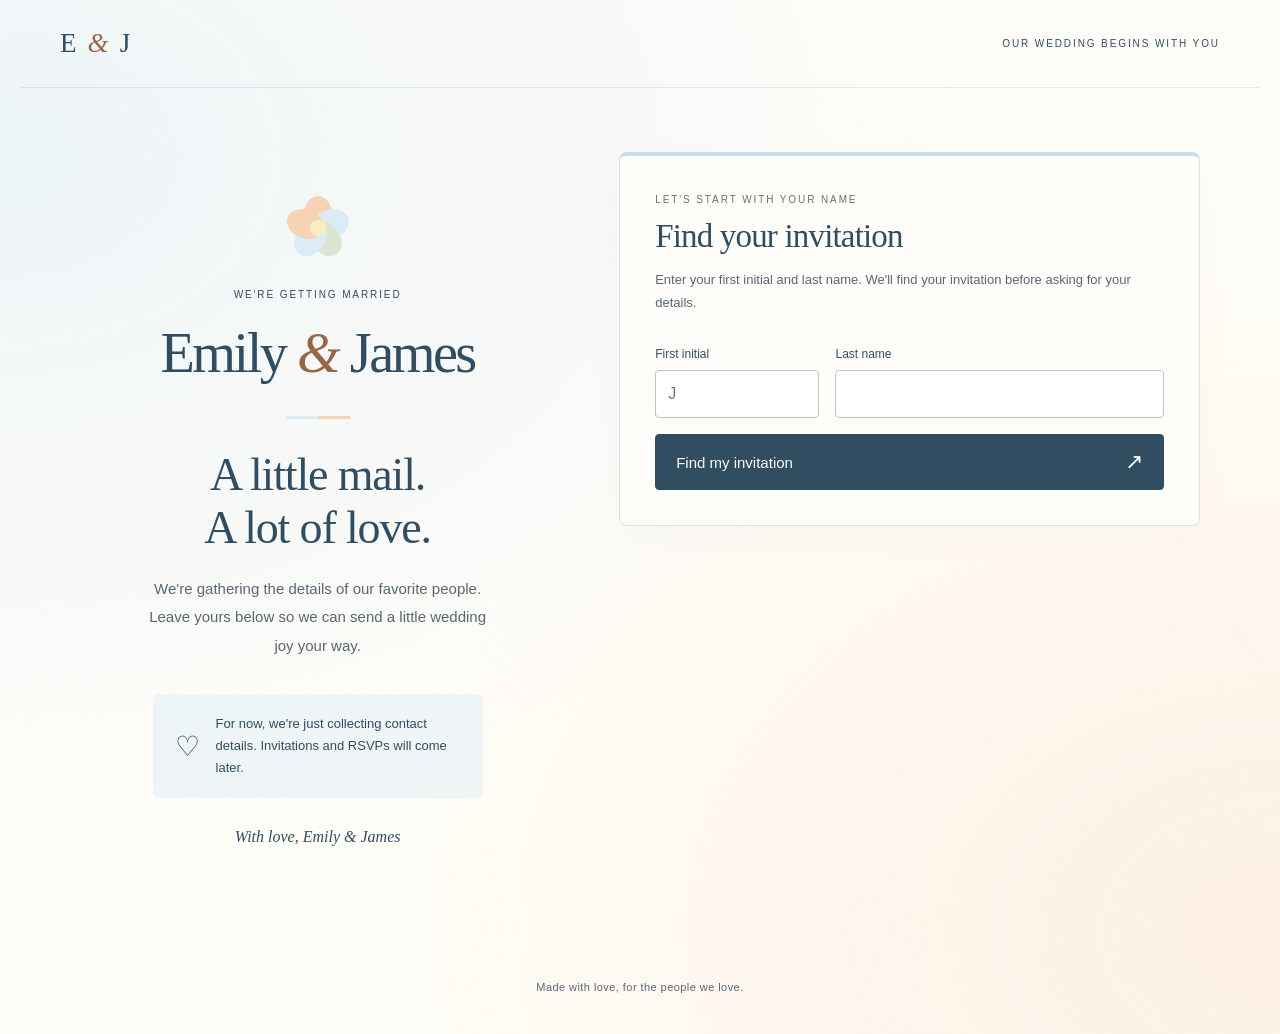
==== index.html @ 030afa8b "Strengthen SMS privacy language for A2P 10DLC compliance Twilio's campaign vetting rejected the resu" ====
<!doctype html>
<html lang="en">
<head>
  <meta charset="utf-8">
  <meta name="viewport" content="width=device-width, initial-scale=1">
  <meta name="robots" content="noindex, nofollow">
  <meta name="description" content="A little mail, a lot of love. Share your contact details with Emily and James for their wedding invitations.">
  <meta name="theme-color" content="#dcecf6">
  <title>Share your details · Emily &amp; James</title>
  <link rel="stylesheet" href="styles.css?v=invitation-4">
  <script src="guest-info.js?v=invitation-4" defer></script>
</head>
<body>
  <a class="skip-link" href="#guest-information">Skip to the form</a>
  <header class="site-header"><a href="./" aria-label="Emily and James home">E <span>&amp;</span> J</a><span class="eyebrow">Our wedding begins with you</span></header>
  <main>
    <section class="intro" aria-labelledby="page-title">
      <div class="petals" aria-hidden="true"><i></i><i></i><i></i><i></i><i></i></div>
      <p class="eyebrow">We're getting married</p>
      <h1 id="page-title">Emily <span>&amp;</span> James</h1>
      <div class="divider" aria-hidden="true"></div>
      <h2>A little mail.<br>A lot of love.</h2>
      <p class="intro-copy">We're gathering the details of our favorite people. Leave yours below so we can send a little wedding joy your way.</p>
      <div class="little-note"><span aria-hidden="true">♡</span><p>For now, we're just collecting contact details. Invitations and RSVPs will come later.</p></div>
      <p class="signoff">With love, Emily &amp; James</p>
    </section>
    <section class="form-card" id="guest-information" aria-label="Guest information">
      <div id="lookup-content">
        <p class="eyebrow">Let's start with your name</p>
        <h2>Find your invitation</h2>
        <p class="form-intro" id="lookup-help">Enter your first initial and last name. We'll find your invitation before asking for your details.</p>
        <form id="contact-lookup" aria-describedby="lookup-help">
          <div class="fields name-fields">
            <label>First initial<input name="first_initial" autocomplete="off" maxlength="2" placeholder="J" required></label>
            <label>Last name<input name="last_name" autocomplete="family-name" maxlength="100" required></label>
          </div>
          <button class="primary-button" type="submit">Find my invitation <span aria-hidden="true">&#8599;</span></button>
          <p id="lookup-status" class="form-status" role="status" aria-live="polite"></p>
          <noscript><p>Please enable JavaScript to find your invitation, or contact Emily or James.</p></noscript>
        </form>
      </div>
      <div id="form-content" hidden>
        <p class="eyebrow">Let's keep in touch</p>
        <h2 id="form-title" tabindex="-1">Your invitation</h2>
        <p id="party-summary" class="form-intro"></p>
        <button class="text-button change-invitation" type="button">Check a different name</button>
        <p class="form-intro">Please share one mailing address for your invitation. Fields marked <span aria-hidden="true">*</span> are required.</p>
        <form id="guest-info" aria-describedby="privacy-note" novalidate>
          <fieldset>
            <legend><span>01</span> A name for our list</legend>
            <div class="fields">
              <label>Title <small>(optional)</small><select name="title" autocomplete="honorific-prefix"><option value="">No title</option><option>Mr.</option><option>Mrs.</option><option>Ms.</option><option>Miss</option><option>Mx.</option><option>Dr.</option><option>Prof.</option><option>Rev.</option></select></label>
              <label>First Name <span aria-hidden="true">*</span><input name="first_name" autocomplete="given-name" maxlength="100" required readonly aria-describedby="name-help"></label>
            </div>
            <div class="fields">
              <label>Last Name <span aria-hidden="true">*</span><input name="last_name" autocomplete="family-name" maxlength="100" required readonly aria-describedby="name-help"></label>
              <label>Suffix <small>(optional)</small><input name="suffix" autocomplete="honorific-suffix" maxlength="40" placeholder="Jr., Sr., III"></label>
            </div>
            <p class="field-help" id="name-help">Your first and last name come from your invitation. Contact Emily or James if it needs a correction.</p>
            <div id="plus-one-section" hidden>
              <h3>Your plus-one</h3>
              <label class="checkbox-label"><input type="checkbox" name="guest_name_unknown"> <span>Guest Name Unknown</span></label>
              <p class="field-help">If you don't know who you'll bring yet, you can tell us later.</p>
              <div id="plus-one-fields">
                <div class="fields">
                  <label>Guest title <small>(optional)</small><select name="plus_one_title" autocomplete="off"><option value="">No title</option><option>Mr.</option><option>Mrs.</option><option>Ms.</option><option>Miss</option><option>Mx.</option><option>Dr.</option><option>Prof.</option><option>Rev.</option></select></label>
                  <label>Guest suffix <small>(optional)</small><input name="plus_one_suffix" maxlength="40"></label>
                </div>
                <div class="fields">
                  <label>Guest first name <span aria-hidden="true">*</span><input name="plus_one_first_name" maxlength="100"></label>
                  <label>Guest last name <span aria-hidden="true">*</span><input name="plus_one_last_name" maxlength="100"></label>
                </div>
              </div>
            </div>
          </fieldset>
          <fieldset>
            <legend><span>02</span> Somewhere to send a little joy</legend>
            <label>Address line one <span aria-hidden="true">*</span><input name="address_line1" autocomplete="address-line1" maxlength="200" required></label>
            <label>Address line two <small>(optional)</small><input name="address_line2" autocomplete="address-line2" maxlength="200"></label>
            <div class="fields">
              <label>City <span aria-hidden="true">*</span><input name="city" autocomplete="address-level2" maxlength="100" required></label>
              <label>State / province / region <span aria-hidden="true">*</span><input name="region" autocomplete="address-level1" maxlength="100" required></label>
            </div>
            <div class="fields">
              <label>ZIP / postal code <span aria-hidden="true">*</span><input name="postal_code" autocomplete="postal-code" maxlength="24" required></label>
              <label>Phone number <small>(optional)</small><input name="phone" type="tel" autocomplete="tel" maxlength="40"></label>
            </div>
            <label class="checkbox-label sms-consent"><input type="checkbox" name="sms_consent"> <span>I agree to receive wedding RSVP and guest update texts from James &amp; Emily. Msg frequency varies. Msg/data rates may apply. Reply STOP to opt out or HELP for help. Consent is optional.</span></label>
            <div class="sms-policies">
              <p class="field-help" id="sms-terms"><strong>SMS Terms:</strong> Wedding texts may include RSVP reminders and guest updates. Msg frequency varies. Msg/data rates may apply. Reply STOP to opt out or HELP for help. Carriers are not liable for delayed or undelivered messages.</p>
              <p class="field-help" id="sms-privacy"><strong>SMS Privacy:</strong> Phone numbers and SMS consent are used only for wedding RSVP and guest updates. No mobile information, including phone numbers or SMS consent, is shared with third parties or affiliates for marketing or promotional purposes.</p>
            </div>
          </fieldset>
          <div class="honeypot" aria-hidden="true"><label>Leave this empty<input name="website" tabindex="-1" autocomplete="off"></label></div>
          <p class="privacy-note" id="privacy-note">By sending this form, you're sharing these details with Emily &amp; James for wedding invitations and updates.</p>
          <button class="primary-button" type="submit" disabled>Send my details <span aria-hidden="true">↗</span></button>
          <p id="form-status" class="form-status" role="status" aria-live="polite"></p>
          <noscript><p>Please enable JavaScript to send your details, or share them directly with Emily or James.</p></noscript>
        </form>
      </div>
      <div id="confirmation" class="confirmation" tabindex="-1" hidden>
        <div class="confirmation-mark" aria-hidden="true">♡</div>
        <p class="eyebrow">A little closer to celebrating</p>
        <h2>You're on our list.</h2>
        <p>Thank you! Your invitation details and mailing address have been saved for Emily &amp; James.</p>
        <p>We'll use them for invitations and wedding updates. We'll ask for your RSVP later.</p>
        <p class="receipt" id="receipt"></p>
        <button class="text-button change-invitation" type="button">Check a different name</button>
        <p class="field-help">Need to correct something? Contact Emily or James with your reference so we can update your details.</p>
      </div>
    </section>
  </main>
  <footer>Made with love, for the people we love.</footer>
</body>
</html>
---- styles.css ----
:root { color-scheme: light; font-family: Georgia, 'Times New Roman', serif; --blue: #dcecf6; --orange: #f7d2b5; --green: #dce5d2; --yellow: #f8edbd; --ink: #314d61; --muted: #586775; color: var(--ink); background: #fffdf8; }
* { box-sizing: border-box; }
body { margin: 0; background: radial-gradient(ellipse at 0% 15%, #dcecf680, transparent 55%), radial-gradient(ellipse at 100% 90%, #f7d2b550, transparent 50%), #fffdf8; }
a { color: inherit; }
.site-header { max-width: 1240px; margin: auto; padding: 28px 40px; display: flex; align-items: center; justify-content: space-between; border-bottom: 1px solid #314d611c; }
.site-header a { text-decoration: none; font-size: 27px; letter-spacing: .08em; }
.site-header a span { font-style: italic; color: #986545; }
.eyebrow { font: 10px/1.7 Arial, sans-serif; letter-spacing: .19em; text-transform: uppercase; }
main { max-width: 1200px; margin: auto; display: grid; grid-template-columns: .9fr 1.1fr; gap: 64px; padding: 64px 40px; align-items: start; }
.intro { text-align: center; padding: 44px 0; position: sticky; top: 30px; }
h1 { margin: 18px -12px 22px; font-size: clamp(40px, 4.4vw, 60px); font-weight: 400; line-height: 1.15; letter-spacing: -.045em; }
h1 span { font-style: italic; color: #986545; }
.divider { width: 64px; height: 3px; background: linear-gradient(to right, var(--blue) 50%, var(--orange) 50%); margin: 30px auto; }
h2 { font-weight: 400; letter-spacing: -.025em; }
.intro h2 { font-size: clamp(32px, 3.7vw, 46px); line-height: 1.15; margin: 28px 0 20px; }
.intro-copy { max-width: 340px; margin: auto; font: 15px/1.9 Arial, sans-serif; color: var(--muted); }
.little-note { display: flex; gap: 16px; text-align: left; align-items: center; max-width: 330px; margin: 34px auto 0; padding: 19px 22px; background: #dcecf670; border-radius: 6px; }
.little-note span { font-size: 28px; }
.little-note p { margin: 0; font: 13px/1.7 Arial, sans-serif; }
.signoff { margin-top: 30px; font-style: italic; font-size: 16px; }
.petals { position: relative; width: 64px; height: 64px; margin: 0 auto 26px; }
.petals i { position: absolute; width: 28px; height: 36px; border-radius: 70% 70% 55% 55%; background: var(--orange); left: 18px; top: 0; transform-origin: 50% 32px; }
.petals i:nth-child(2) { transform: rotate(72deg); background: var(--blue); }
.petals i:nth-child(3) { transform: rotate(144deg); background: var(--green); }
.petals i:nth-child(4) { transform: rotate(216deg); background: var(--blue); }
.petals i:nth-child(5) { transform: rotate(288deg); }
.petals::after { content: ''; position: absolute; width: 16px; height: 16px; left: 24px; top: 24px; border-radius: 50%; background: var(--yellow); }
.form-card { min-width: 0; background: #fffefa; border: 1px solid #dce3e4; border-top: 4px solid #c7ddeb; border-radius: 8px; padding: 35px; box-shadow: 0 12px 45px #314d6106; scroll-margin-top: 24px; }
.form-card .eyebrow { margin-top: 0; color: #64785d; }
.form-card h2 { font-size: 33px; margin: 10px 0; }
.form-intro { font: 13px/1.8 Arial, sans-serif; color: var(--muted); margin-bottom: 30px; }
fieldset { min-width: 0; padding: 0; margin: 0 0 26px; border: 0; }
legend { width: 100%; padding: 0 0 14px; margin-bottom: 18px; border-bottom: 1px solid #314d611c; font-size: 18px; }
legend span { margin-right: 10px; font: 10px Arial, sans-serif; color: #7b634e; background: #f7d2b560; border-radius: 50%; padding: 7px; vertical-align: 2px; }
label { display: block; min-width: 0; font: 12px/1.5 Arial, sans-serif; margin-bottom: 16px; }
label small { color: var(--muted); font-size: 11px; }
input, textarea { display: block; width: 100%; min-width: 0; padding: 12px; margin-top: 7px; min-height: 46px; background: #fff; border: 1px solid #b8c7cf; border-radius: 4px; color: var(--ink); font: 16px/1.4 Arial, sans-serif; }
textarea { resize: vertical; }
input::placeholder, textarea::placeholder { color: #6d7981; opacity: 1; }
input:focus, textarea:focus { outline: 2px solid #476b84; outline-offset: 2px; }
[aria-invalid="true"] { border-color: #9a4335; }
.fields { display: grid; grid-template-columns: 1fr 1fr; gap: 16px; }
.name-fields { grid-template-columns: 1fr 2fr; }
.field-help, .privacy-note { color: var(--muted); font: 12px/1.7 Arial, sans-serif; }
.field-help { margin: -5px 0 0; }
.field-help + label { margin-top: 18px; }
.text-button { display: block; border: 0; padding: 10px 0; min-height: 44px; background: transparent; color: var(--ink); font: 13px Arial, sans-serif; text-decoration: underline; cursor: pointer; }
input[readonly] { background: #edf4f8; }
select { width: 100%; min-height: 48px; margin-top: 7px; padding: 12px; border: 1px solid #b8c7cf; border-radius: 4px; background: #fff; color: var(--ink); font: 16px Arial, sans-serif; }
.checkbox-label { display: flex; align-items: center; gap: 10px; font-size: 14px; min-height: 44px; }
.checkbox-label input { width: 20px; height: 20px; min-height: 20px; margin: 0; flex: 0 0 20px; accent-color: var(--ink); }
.checkbox-label.sms-consent { align-items: flex-start; }
.checkbox-label.sms-consent input { margin-top: 2px; }
.sms-policies { margin: 10px 0 0; }
.sms-policies p { margin: 0 0 8px; }
#plus-one-section { border-top: 1px solid #dce3e4; padding-top: 8px; margin-top: 10px; }
#plus-one-section h3 { font-weight: 400; font-size: 21px; }
#plus-one-fields { margin-top: 18px; }
.privacy-note { margin: 0 0 18px; }
button { touch-action: manipulation; }
.primary-button { display: flex; justify-content: space-between; align-items: center; width: 100%; border: 1px solid #314d61; border-radius: 4px; background: var(--ink); color: #fffdf8; min-height: 52px; padding: 14px 20px; font: 15px Arial, sans-serif; cursor: pointer; }
.primary-button:hover { background: #243e50; }
.primary-button:disabled { opacity: .6; cursor: wait; }
.primary-button span { font-size: 22px; }
.form-status { font: 13px/1.7 Arial, sans-serif; margin: 14px 0 0; }
.form-status:empty { margin: 0; }
.form-status.error { color: #923b2e; }
.confirmation { text-align: center; padding: 44px 0; }
.confirmation-mark { font-size: 54px; color: #986545; margin-bottom: 24px; }
.confirmation p:not(.eyebrow) { font: 14px/1.8 Arial, sans-serif; color: var(--muted); }
.confirmation .receipt { overflow-wrap: anywhere; font-size: 11px !important; }
.honeypot { position: absolute; left: -10000px; width: 1px; height: 1px; overflow: hidden; }
[hidden] { display: none !important; }
:focus-visible { outline: 3px solid #476b84; outline-offset: 4px; }
.skip-link { position: absolute; top: -100px; left: 20px; padding: 14px; background: #fff; z-index: 2; }
.skip-link:focus { top: 10px; }
footer { text-align: center; padding: 8px 24px 36px; color: var(--muted); font: 11px/1.8 Arial, sans-serif; letter-spacing: .04em; }
@media (max-width: 850px) { main { gap: 30px; padding: 40px 24px; } .form-card { padding: 26px; } h1 { font-size: 39px; } .fields { grid-template-columns: 1fr; gap: 0; } .name-fields { grid-template-columns: 1fr 2fr; gap: 14px; } }
@media (max-width: 640px) { .site-header { padding: 20px 24px; } .site-header .eyebrow { font-size: 8px; letter-spacing: .12em; } main { display: block; padding: 18px 16px 32px; } .intro { position: static; padding: 22px 14px 26px; } .petals { margin-bottom: 20px; transform: scale(.85); } h1 { font-size: clamp(36px, 9vw, 52px); } .intro h2 { font-size: 34px; } .divider { margin: 24px auto; } .intro-copy { font-size: 14px; } .little-note { margin-top: 24px; } .signoff { margin: 22px 0 0; } .form-card { padding: 28px 22px; } .form-card h2 { font-size: 30px; } legend { font-size: 17px; } }
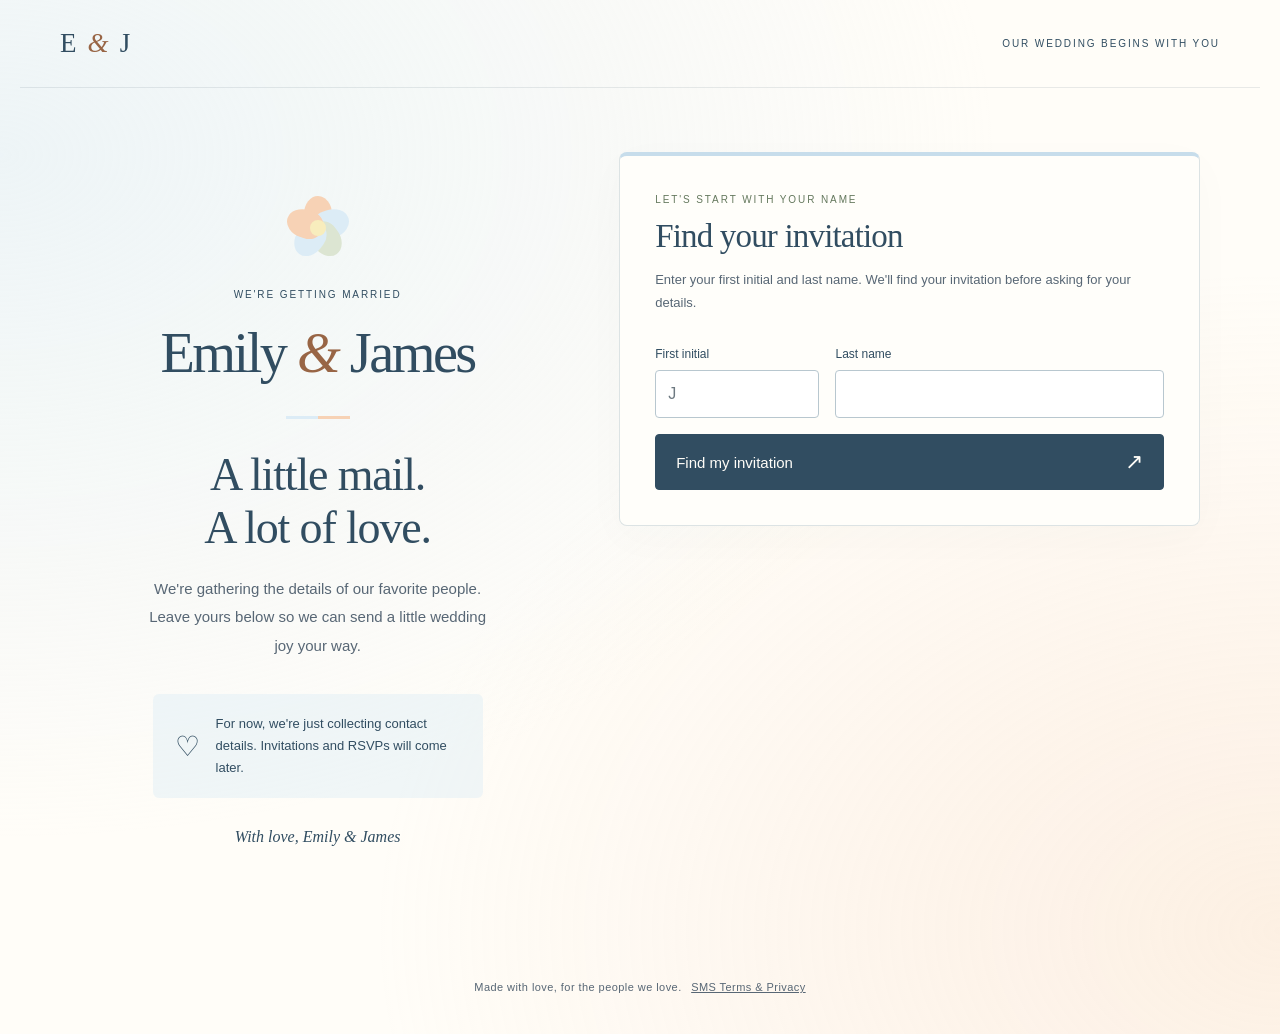
==== commit 4471e6e7: "Add a standalone, ungated SMS Terms/Privacy/opt-in page Every prior A2P 10DLC fix patched wording in" ====
--- a/index.html
+++ b/index.html
@@ -7,7 +7,7 @@
   <meta name="description" content="A little mail, a lot of love. Share your contact details with Emily and James for their wedding invitations.">
   <meta name="theme-color" content="#dcecf6">
   <title>Share your details · Emily &amp; James</title>
-  <link rel="stylesheet" href="styles.css?v=invitation-4">
+  <link rel="stylesheet" href="styles.css?v=invitation-5">
   <script src="guest-info.js?v=invitation-4" defer></script>
 </head>
 <body>
@@ -88,7 +88,8 @@
             <label class="checkbox-label sms-consent"><input type="checkbox" name="sms_consent"> <span>I agree to receive wedding RSVP and guest update texts from James &amp; Emily. Msg frequency varies. Msg/data rates may apply. Reply STOP to opt out or HELP for help. Consent is optional.</span></label>
             <div class="sms-policies">
               <p class="field-help" id="sms-terms"><strong>SMS Terms:</strong> Wedding texts may include RSVP reminders and guest updates. Msg frequency varies. Msg/data rates may apply. Reply STOP to opt out or HELP for help. Carriers are not liable for delayed or undelivered messages.</p>
-              <p class="field-help" id="sms-privacy"><strong>SMS Privacy:</strong> Phone numbers and SMS consent are used only for wedding RSVP and guest updates. No mobile information, including phone numbers or SMS consent, is shared with third parties or affiliates for marketing or promotional purposes.</p>
+              <p class="field-help" id="sms-privacy"><strong>SMS Privacy:</strong> Phone numbers and SMS consent are used only for wedding RSVP and guest updates. No mobile information, including phone numbers or SMS consent, is shared with third parties for marketing or promotional purposes.</p>
+              <p class="field-help">Full <a href="sms-terms.html#terms">SMS Terms</a> and <a href="sms-terms.html#privacy">SMS Privacy Policy</a> are always available on their own page, without looking up an invitation.</p>
             </div>
           </fieldset>
           <div class="honeypot" aria-hidden="true"><label>Leave this empty<input name="website" tabindex="-1" autocomplete="off"></label></div>
@@ -110,6 +111,6 @@
       </div>
     </section>
   </main>
-  <footer>Made with love, for the people we love.</footer>
+  <footer>Made with love, for the people we love. <a href="sms-terms.html">SMS Terms &amp; Privacy</a></footer>
 </body>
 </html>
--- a/styles.css
+++ b/styles.css
@@ -75,5 +75,17 @@
 .skip-link { position: absolute; top: -100px; left: 20px; padding: 14px; background: #fff; z-index: 2; }
 .skip-link:focus { top: 10px; }
 footer { text-align: center; padding: 8px 24px 36px; color: var(--muted); font: 11px/1.8 Arial, sans-serif; letter-spacing: .04em; }
+footer a { margin-left: 6px; }
+.policy-main { max-width: 760px; margin: auto; padding: 56px 40px 64px; }
+.policy-card { background: #fffefa; border: 1px solid #dce3e4; border-top: 4px solid #c7ddeb; border-radius: 8px; padding: 40px; box-shadow: 0 12px 45px #314d6106; }
+.policy-card h1 { font-size: clamp(30px, 4vw, 40px); font-weight: 400; letter-spacing: -.03em; margin: 10px 0 24px; }
+.policy-card h2 { font-size: 20px; margin: 32px 0 12px; }
+.policy-card section:first-of-type h2 { margin-top: 0; }
+.policy-card p, .policy-card li { font: 14px/1.8 Arial, sans-serif; color: var(--muted); }
+.policy-card ol, .policy-card ul { padding-left: 22px; margin: 0 0 16px; }
+.policy-card li { margin-bottom: 6px; }
+.policy-example { margin: 18px 0; padding: 18px 20px; background: #dcecf640; border: 1px dashed #b8c7cf; border-radius: 6px; }
+.policy-example .field-help { margin: 10px 0 0; }
+@media (max-width: 640px) { .policy-main { padding: 32px 18px 40px; } .policy-card { padding: 26px 22px; } }
 @media (max-width: 850px) { main { gap: 30px; padding: 40px 24px; } .form-card { padding: 26px; } h1 { font-size: 39px; } .fields { grid-template-columns: 1fr; gap: 0; } .name-fields { grid-template-columns: 1fr 2fr; gap: 14px; } }
 @media (max-width: 640px) { .site-header { padding: 20px 24px; } .site-header .eyebrow { font-size: 8px; letter-spacing: .12em; } main { display: block; padding: 18px 16px 32px; } .intro { position: static; padding: 22px 14px 26px; } .petals { margin-bottom: 20px; transform: scale(.85); } h1 { font-size: clamp(36px, 9vw, 52px); } .intro h2 { font-size: 34px; } .divider { margin: 24px auto; } .intro-copy { font-size: 14px; } .little-note { margin-top: 24px; } .signoff { margin: 22px 0 0; } .form-card { padding: 28px 22px; } .form-card h2 { font-size: 30px; } legend { font-size: 17px; } }
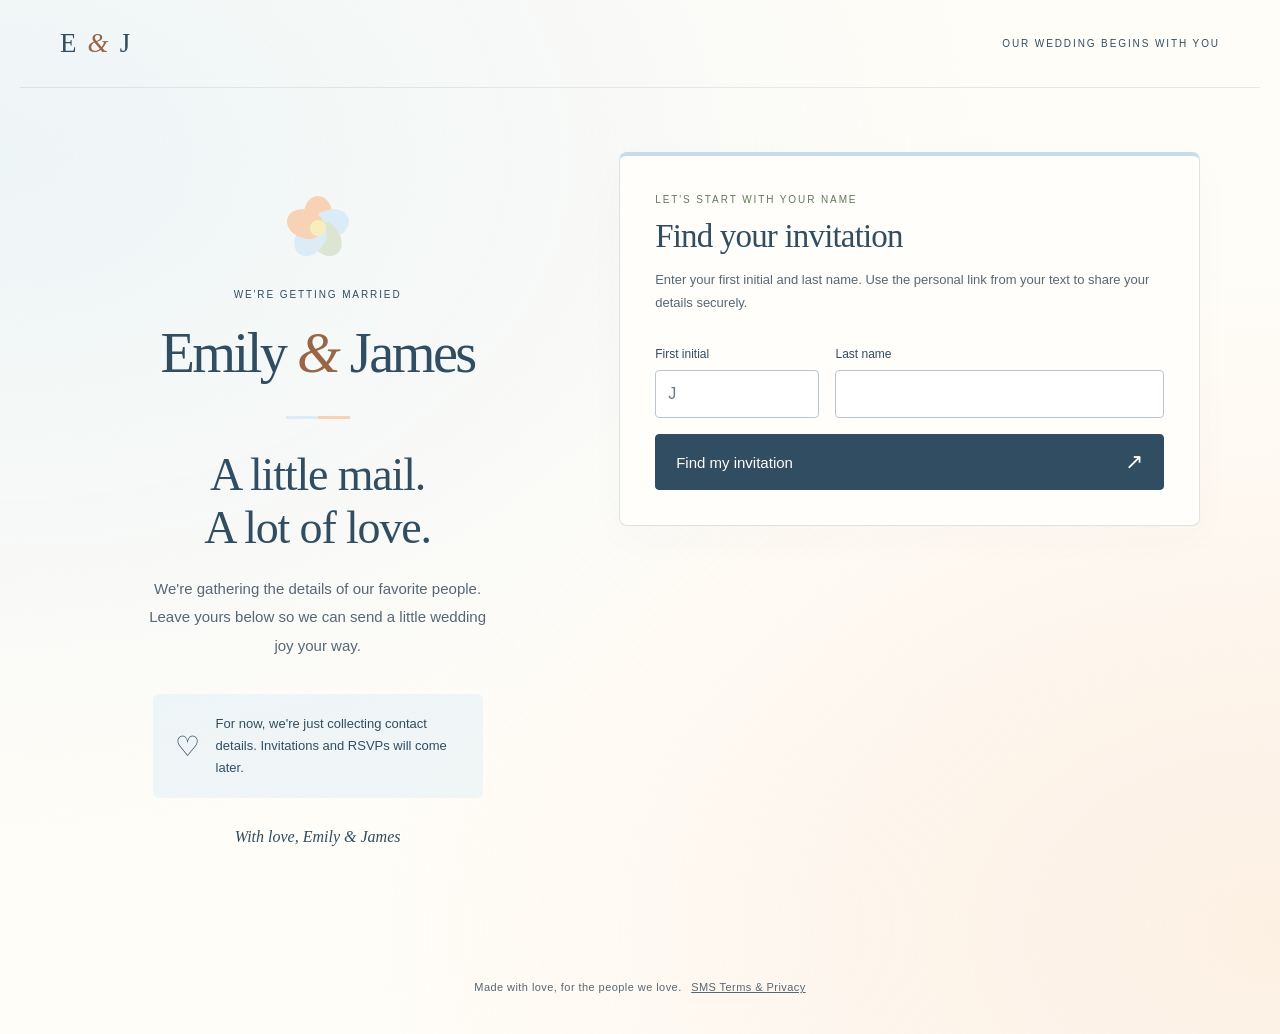
==== commit ba000835: "Add invitation chooser and personal link access" ====
--- a/index.html
+++ b/index.html
@@ -4,11 +4,12 @@
   <meta charset="utf-8">
   <meta name="viewport" content="width=device-width, initial-scale=1">
   <meta name="robots" content="noindex, nofollow">
+  <meta name="referrer" content="no-referrer">
   <meta name="description" content="A little mail, a lot of love. Share your contact details with Emily and James for their wedding invitations.">
   <meta name="theme-color" content="#dcecf6">
   <title>Share your details · Emily &amp; James</title>
-  <link rel="stylesheet" href="styles.css?v=invitation-5">
-  <script src="guest-info.js?v=invitation-4" defer></script>
+  <link rel="stylesheet" href="styles.css?v=invitation-6">
+  <script src="guest-info.js?v=invitation-6" defer></script>
 </head>
 <body>
   <a class="skip-link" href="#guest-information">Skip to the form</a>
@@ -28,16 +29,21 @@
       <div id="lookup-content">
         <p class="eyebrow">Let's start with your name</p>
         <h2>Find your invitation</h2>
-        <p class="form-intro" id="lookup-help">Enter your first initial and last name. We'll find your invitation before asking for your details.</p>
+        <p class="form-intro" id="lookup-help">Enter your first initial and last name. Use the personal link from your text to share your details securely.</p>
         <form id="contact-lookup" aria-describedby="lookup-help">
           <div class="fields name-fields">
             <label>First initial<input name="first_initial" autocomplete="off" maxlength="2" placeholder="J" required></label>
             <label>Last name<input name="last_name" autocomplete="family-name" maxlength="100" required></label>
           </div>
           <button class="primary-button" type="submit">Find my invitation <span aria-hidden="true">&#8599;</span></button>
-          <p id="lookup-status" class="form-status" role="status" aria-live="polite"></p>
+          <p id="lookup-status" class="form-status" role="status" aria-live="polite" tabindex="-1"></p>
           <noscript><p>Please enable JavaScript to find your invitation, or contact Emily or James.</p></noscript>
         </form>
+        <section id="invitation-choices" class="invitation-choices" aria-labelledby="choices-title" aria-describedby="choices-help" hidden>
+          <h3 id="choices-title" tabindex="-1">Please select which one is you!</h3>
+          <p id="choices-help" class="field-help">Choose your name below.</p>
+          <ul id="choices-list" class="choices-list"></ul>
+        </section>
       </div>
       <div id="form-content" hidden>
         <p class="eyebrow">Let's keep in touch</p>
--- a/styles.css
+++ b/styles.css
@@ -45,6 +45,13 @@
 .field-help { margin: -5px 0 0; }
 .field-help + label { margin-top: 18px; }
 .text-button { display: block; border: 0; padding: 10px 0; min-height: 44px; background: transparent; color: var(--ink); font: 13px Arial, sans-serif; text-decoration: underline; cursor: pointer; }
+.invitation-choices { margin-top: 24px; padding: 20px; border: 1px solid #b8c7cf; border-radius: 6px; background: #edf4f8; }
+.invitation-choices h3 { margin: 0 0 12px; font-size: 21px; font-weight: 400; }
+.invitation-choices .field-help { margin: 0; }
+.choices-list { display: grid; gap: 10px; list-style: none; margin: 16px 0 0; padding: 0; }
+.choice-button { width: 100%; min-height: 48px; padding: 12px 14px; border: 1px solid #b8c7cf; border-radius: 4px; background: #fffefa; color: var(--ink); text-align: left; overflow-wrap: anywhere; font: 15px/1.5 Arial, sans-serif; cursor: pointer; }
+.choice-button:hover { background: #dcecf6; border-color: #476b84; }
+.choice-button:disabled { opacity: .6; cursor: wait; }
 input[readonly] { background: #edf4f8; }
 select { width: 100%; min-height: 48px; margin-top: 7px; padding: 12px; border: 1px solid #b8c7cf; border-radius: 4px; background: #fff; color: var(--ink); font: 16px Arial, sans-serif; }
 .checkbox-label { display: flex; align-items: center; gap: 10px; font-size: 14px; min-height: 44px; }
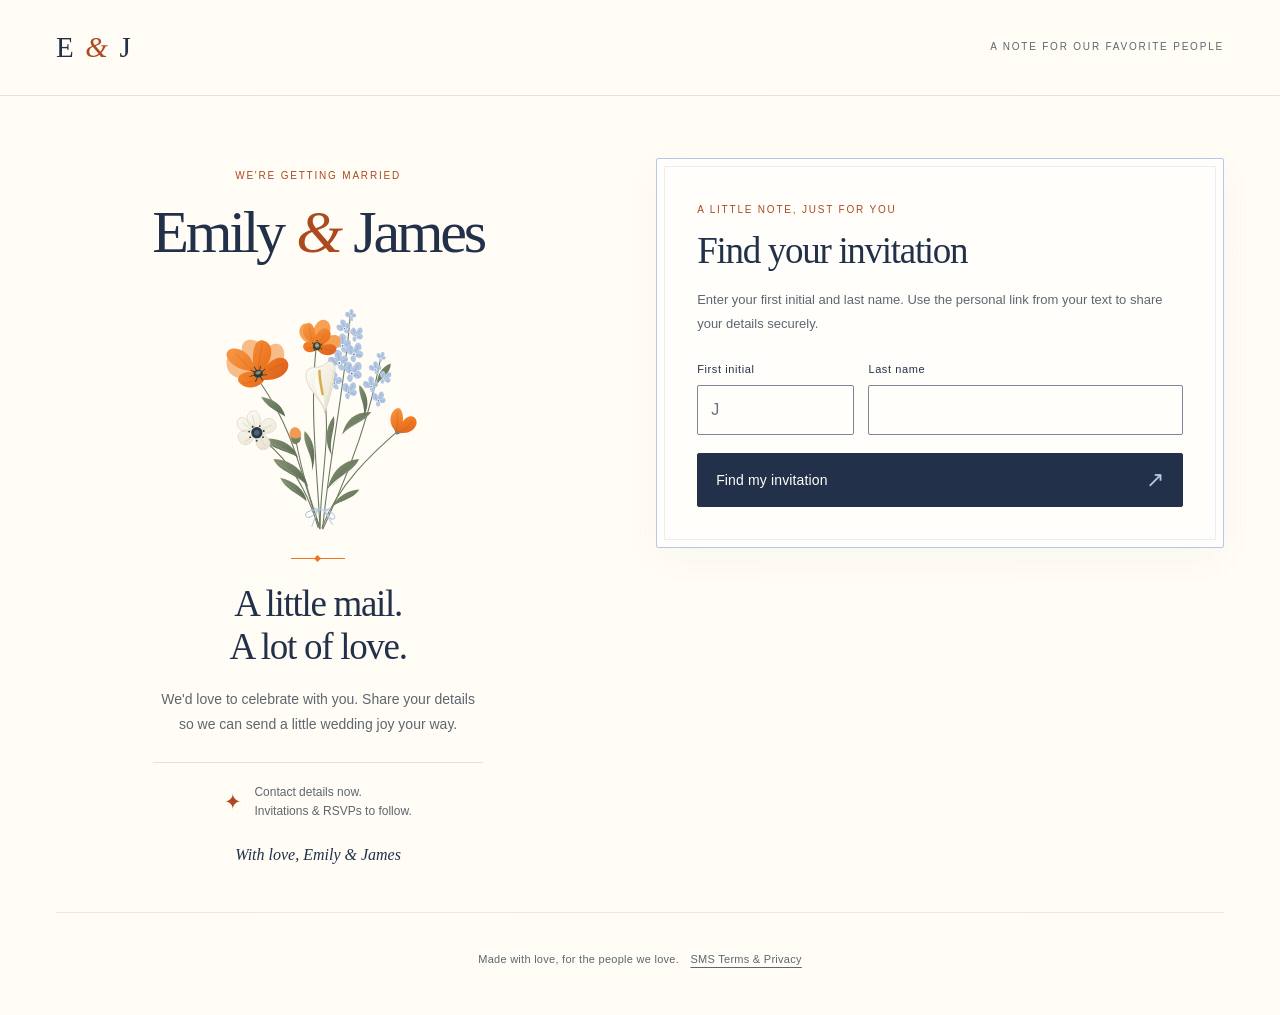
==== commit ec5ee1bb: "Polish wedding site with floral palette and mobile layouts" ====
--- a/index.html
+++ b/index.html
@@ -6,28 +6,28 @@
   <meta name="robots" content="noindex, nofollow">
   <meta name="referrer" content="no-referrer">
   <meta name="description" content="A little mail, a lot of love. Share your contact details with Emily and James for their wedding invitations.">
-  <meta name="theme-color" content="#dcecf6">
+  <meta name="theme-color" content="#fffdf6">
   <title>Share your details · Emily &amp; James</title>
-  <link rel="stylesheet" href="styles.css?v=invitation-6">
-  <script src="guest-info.js?v=invitation-6" defer></script>
+  <link rel="stylesheet" href="styles.css?v=floral-20261012-1">
+  <script src="guest-info.js?v=floral-20261012-1" defer></script>
 </head>
 <body>
   <a class="skip-link" href="#guest-information">Skip to the form</a>
-  <header class="site-header"><a href="./" aria-label="Emily and James home">E <span>&amp;</span> J</a><span class="eyebrow">Our wedding begins with you</span></header>
+  <header class="site-header"><a href="./" aria-label="Emily and James home">E <span>&amp;</span> J</a><span class="eyebrow">A note for our favorite people</span></header>
   <main>
     <section class="intro" aria-labelledby="page-title">
-      <div class="petals" aria-hidden="true"><i></i><i></i><i></i><i></i><i></i></div>
       <p class="eyebrow">We're getting married</p>
-      <h1 id="page-title">Emily <span>&amp;</span> James</h1>
+      <h1 id="page-title">Emily <span class="ampersand">&amp;</span> James</h1>
+      <img class="botanical-art" src="assets/wedding-botanicals.svg?v=floral-20261012-1" width="500" height="520" alt="" aria-hidden="true">
       <div class="divider" aria-hidden="true"></div>
       <h2>A little mail.<br>A lot of love.</h2>
-      <p class="intro-copy">We're gathering the details of our favorite people. Leave yours below so we can send a little wedding joy your way.</p>
-      <div class="little-note"><span aria-hidden="true">♡</span><p>For now, we're just collecting contact details. Invitations and RSVPs will come later.</p></div>
+      <p class="intro-copy">We'd love to celebrate with you. Share your details so we can send a little wedding joy your way.</p>
+      <div class="little-note"><span aria-hidden="true">✦</span><p>Contact details now.<br> Invitations &amp; RSVPs to follow.</p></div>
       <p class="signoff">With love, Emily &amp; James</p>
     </section>
-    <section class="form-card" id="guest-information" aria-label="Guest information">
+    <section class="form-card" id="guest-information" aria-label="Guest information" tabindex="-1">
       <div id="lookup-content">
-        <p class="eyebrow">Let's start with your name</p>
+        <p class="eyebrow">A little note, just for you</p>
         <h2>Find your invitation</h2>
         <p class="form-intro" id="lookup-help">Enter your first initial and last name. Use the personal link from your text to share your details securely.</p>
         <form id="contact-lookup" aria-describedby="lookup-help">
@@ -106,7 +106,7 @@
         </form>
       </div>
       <div id="confirmation" class="confirmation" tabindex="-1" hidden>
-        <div class="confirmation-mark" aria-hidden="true">♡</div>
+        <div class="confirmation-mark" aria-hidden="true"><img src="assets/wedding-botanicals.svg?v=floral-20261012-1" width="500" height="520" alt=""></div>
         <p class="eyebrow">A little closer to celebrating</p>
         <h2>You're on our list.</h2>
         <p>Thank you! Your invitation details and mailing address have been saved for Emily &amp; James.</p>
--- a/styles.css
+++ b/styles.css
@@ -1,98 +1,243 @@
-:root { color-scheme: light; font-family: Georgia, 'Times New Roman', serif; --blue: #dcecf6; --orange: #f7d2b5; --green: #dce5d2; --yellow: #f8edbd; --ink: #314d61; --muted: #586775; color: var(--ink); background: #fffdf8; }
+:root {
+  color-scheme: light;
+  font-family: Georgia, 'Times New Roman', serif;
+  --paper: #fffdf6;
+  --paper-shade: #f3eee5;
+  --blue: #b4c8e4;
+  --blue-wash: #edf2f8;
+  --orange: #ed761f;
+  --orange-ink: #ac491f;
+  --green: #6b785f;
+  --ink: #223149;
+  --muted: #5f6670;
+  --line: #d4d7d9;
+  --control-line: #7e8796;
+  --sans: 'Helvetica Neue', Arial, sans-serif;
+  color: var(--ink);
+  background: var(--paper);
+}
 * { box-sizing: border-box; }
-body { margin: 0; background: radial-gradient(ellipse at 0% 15%, #dcecf680, transparent 55%), radial-gradient(ellipse at 100% 90%, #f7d2b550, transparent 50%), #fffdf8; }
-a { color: inherit; }
-.site-header { max-width: 1240px; margin: auto; padding: 28px 40px; display: flex; align-items: center; justify-content: space-between; border-bottom: 1px solid #314d611c; }
-.site-header a { text-decoration: none; font-size: 27px; letter-spacing: .08em; }
-.site-header a span { font-style: italic; color: #986545; }
-.eyebrow { font: 10px/1.7 Arial, sans-serif; letter-spacing: .19em; text-transform: uppercase; }
-main { max-width: 1200px; margin: auto; display: grid; grid-template-columns: .9fr 1.1fr; gap: 64px; padding: 64px 40px; align-items: start; }
-.intro { text-align: center; padding: 44px 0; position: sticky; top: 30px; }
-h1 { margin: 18px -12px 22px; font-size: clamp(40px, 4.4vw, 60px); font-weight: 400; line-height: 1.15; letter-spacing: -.045em; }
-h1 span { font-style: italic; color: #986545; }
-.divider { width: 64px; height: 3px; background: linear-gradient(to right, var(--blue) 50%, var(--orange) 50%); margin: 30px auto; }
-h2 { font-weight: 400; letter-spacing: -.025em; }
-.intro h2 { font-size: clamp(32px, 3.7vw, 46px); line-height: 1.15; margin: 28px 0 20px; }
-.intro-copy { max-width: 340px; margin: auto; font: 15px/1.9 Arial, sans-serif; color: var(--muted); }
-.little-note { display: flex; gap: 16px; text-align: left; align-items: center; max-width: 330px; margin: 34px auto 0; padding: 19px 22px; background: #dcecf670; border-radius: 6px; }
-.little-note span { font-size: 28px; }
-.little-note p { margin: 0; font: 13px/1.7 Arial, sans-serif; }
-.signoff { margin-top: 30px; font-style: italic; font-size: 16px; }
-.petals { position: relative; width: 64px; height: 64px; margin: 0 auto 26px; }
-.petals i { position: absolute; width: 28px; height: 36px; border-radius: 70% 70% 55% 55%; background: var(--orange); left: 18px; top: 0; transform-origin: 50% 32px; }
-.petals i:nth-child(2) { transform: rotate(72deg); background: var(--blue); }
-.petals i:nth-child(3) { transform: rotate(144deg); background: var(--green); }
-.petals i:nth-child(4) { transform: rotate(216deg); background: var(--blue); }
-.petals i:nth-child(5) { transform: rotate(288deg); }
-.petals::after { content: ''; position: absolute; width: 16px; height: 16px; left: 24px; top: 24px; border-radius: 50%; background: var(--yellow); }
-.form-card { min-width: 0; background: #fffefa; border: 1px solid #dce3e4; border-top: 4px solid #c7ddeb; border-radius: 8px; padding: 35px; box-shadow: 0 12px 45px #314d6106; scroll-margin-top: 24px; }
-.form-card .eyebrow { margin-top: 0; color: #64785d; }
-.form-card h2 { font-size: 33px; margin: 10px 0; }
-.form-intro { font: 13px/1.8 Arial, sans-serif; color: var(--muted); margin-bottom: 30px; }
-fieldset { min-width: 0; padding: 0; margin: 0 0 26px; border: 0; }
-legend { width: 100%; padding: 0 0 14px; margin-bottom: 18px; border-bottom: 1px solid #314d611c; font-size: 18px; }
-legend span { margin-right: 10px; font: 10px Arial, sans-serif; color: #7b634e; background: #f7d2b560; border-radius: 50%; padding: 7px; vertical-align: 2px; }
-label { display: block; min-width: 0; font: 12px/1.5 Arial, sans-serif; margin-bottom: 16px; }
+body {
+  margin: 0;
+  background-color: var(--paper);
+  background-image: repeating-linear-gradient(90deg, #22314902 0, #22314902 1px, transparent 1px, transparent 4px);
+}
+a { color: inherit; text-underline-offset: 4px; }
+.site-header {
+  max-width: 1280px;
+  margin: auto;
+  padding: 24px 56px;
+  display: flex;
+  align-items: center;
+  justify-content: space-between;
+  gap: 24px;
+  border-bottom: 1px solid #22314921;
+}
+.site-header > a {
+  min-height: 44px;
+  padding: 6px 0;
+  text-decoration: none;
+  font-size: 29px;
+  line-height: 1.2;
+  letter-spacing: .04em;
+  white-space: nowrap;
+}
+.site-header > a span { color: var(--orange-ink); font-style: italic; padding: 0 2px; }
+.eyebrow { font: 10px/1.65 var(--sans); letter-spacing: .18em; text-transform: uppercase; }
+.site-header .eyebrow { color: var(--muted); text-align: right; }
+main {
+  max-width: 1280px;
+  margin: auto;
+  display: grid;
+  grid-template-columns: .96fr 1.04fr;
+  gap: 76px;
+  padding: 62px 56px 48px;
+  align-items: start;
+}
+.intro { min-width: 0; text-align: center; padding: 10px 0 0; position: sticky; top: 24px; }
+.intro > .eyebrow { margin: 0; color: var(--orange-ink); }
+h1 { margin: 15px 0 4px; font-size: clamp(44px, 4.7vw, 68px); font-weight: 400; line-height: 1.1; letter-spacing: -.055em; }
+h1 .ampersand { color: var(--orange-ink); font-style: italic; padding: 0 .03em; }
+.botanical-art { display: block; width: 292px; max-width: 100%; height: 266px; margin: 15px auto 2px; object-fit: contain; }
+.divider { width: 54px; height: 1px; margin: 12px auto 24px; background: var(--orange); position: relative; }
+.divider::after { content: ''; position: absolute; left: 24px; top: -2px; width: 5px; height: 5px; transform: rotate(45deg); background: var(--orange); }
+h2 { font-weight: 400; letter-spacing: -.035em; }
+.intro h2 { font-size: 37px; line-height: 1.16; margin: 0 0 18px; }
+.intro-copy { max-width: 330px; margin: auto; font: 14px/1.8 var(--sans); color: var(--muted); }
+.little-note { display: flex; gap: 12px; align-items: center; justify-content: center; max-width: 330px; margin: 24px auto 0; padding-top: 20px; border-top: 1px solid #22314921; text-align: left; }
+.little-note > span { color: var(--orange-ink); font-size: 21px; }
+.little-note p { margin: 0; font: 12px/1.65 var(--sans); color: var(--muted); }
+.signoff { margin: 24px 0 0; font-size: 16px; font-style: italic; }
+.form-card, .policy-card {
+  min-width: 0;
+  position: relative;
+  background: #fffefb;
+  border: 1px solid #b4c8e4;
+  border-radius: 2px;
+  padding: 43px 40px 40px;
+  box-shadow: 0 10px 40px #22314908, 0 2px 4px #22314903;
+}
+.form-card::before, .policy-card::before { content: ''; position: absolute; inset: 7px; border: 1px solid #b4c8e450; pointer-events: none; }
+.form-card { scroll-margin-top: 24px; }
+.form-card .eyebrow { margin: 0 0 12px; color: var(--orange-ink); }
+.form-card h2 { font-size: 37px; line-height: 1.14; margin: 0 0 16px; }
+.form-intro { font: 13px/1.8 var(--sans); color: var(--muted); margin: 0 0 26px; }
+fieldset { min-width: 0; padding: 0; margin: 0 0 30px; border: 0; }
+legend { width: 100%; padding: 0 0 14px; margin-bottom: 20px; border-bottom: 1px solid var(--line); font-size: 20px; line-height: 1.4; }
+legend span { display: inline-block; margin-right: 10px; padding: 5px 6px; min-width: 28px; border: 1px solid var(--blue); border-radius: 50%; text-align: center; vertical-align: 2px; color: var(--orange-ink); font: 10px/1.6 var(--sans); }
+label { display: block; min-width: 0; font: 12px/1.55 var(--sans); margin-bottom: 18px; }
 label small { color: var(--muted); font-size: 11px; }
-input, textarea { display: block; width: 100%; min-width: 0; padding: 12px; margin-top: 7px; min-height: 46px; background: #fff; border: 1px solid #b8c7cf; border-radius: 4px; color: var(--ink); font: 16px/1.4 Arial, sans-serif; }
+input, textarea, select {
+  display: block;
+  width: 100%;
+  min-width: 0;
+  min-height: 50px;
+  padding: 12px 13px;
+  margin-top: 7px;
+  background: #fffefb;
+  border: 1px solid var(--control-line);
+  border-radius: 2px;
+  color: var(--ink);
+  font: 16px/1.4 var(--sans);
+  transition: border-color .15s ease, background-color .15s ease;
+}
 textarea { resize: vertical; }
-input::placeholder, textarea::placeholder { color: #6d7981; opacity: 1; }
-input:focus, textarea:focus { outline: 2px solid #476b84; outline-offset: 2px; }
-[aria-invalid="true"] { border-color: #9a4335; }
+input::placeholder, textarea::placeholder { color: #6a717d; opacity: 1; }
+input:focus, textarea:focus, select:focus { border-color: var(--ink); outline: 2px solid var(--ink); outline-offset: 3px; }
+input[readonly] { background: var(--blue-wash); border-color: var(--control-line); }
+[aria-invalid="true"] { border-color: #a13e29; }
 .fields { display: grid; grid-template-columns: 1fr 1fr; gap: 16px; }
-.name-fields { grid-template-columns: 1fr 2fr; }
-.field-help, .privacy-note { color: var(--muted); font: 12px/1.7 Arial, sans-serif; }
+.name-fields { grid-template-columns: 1fr 2fr; gap: 14px; }
+.name-fields label { font-size: 11px; letter-spacing: .055em; }
+.field-help, .privacy-note { color: var(--muted); font: 12px/1.75 var(--sans); }
 .field-help { margin: -5px 0 0; }
 .field-help + label { margin-top: 18px; }
-.text-button { display: block; border: 0; padding: 10px 0; min-height: 44px; background: transparent; color: var(--ink); font: 13px Arial, sans-serif; text-decoration: underline; cursor: pointer; }
-.invitation-choices { margin-top: 24px; padding: 20px; border: 1px solid #b8c7cf; border-radius: 6px; background: #edf4f8; }
-.invitation-choices h3 { margin: 0 0 12px; font-size: 21px; font-weight: 400; }
+.text-button { display: block; border: 0; padding: 10px 0; min-height: 44px; background: transparent; color: var(--ink); font: 13px/1.5 var(--sans); text-decoration: underline; text-underline-offset: 4px; cursor: pointer; }
+.text-button:hover { color: var(--orange-ink); }
+#form-content > .change-invitation { margin: -15px 0 17px; }
+.invitation-choices { margin-top: 24px; padding: 22px 20px; border: 1px solid #b4c8e4; border-radius: 2px; background: var(--blue-wash); }
+.invitation-choices h3 { margin: 0 0 12px; font-size: 23px; line-height: 1.25; font-weight: 400; letter-spacing: -.025em; }
 .invitation-choices .field-help { margin: 0; }
-.choices-list { display: grid; gap: 10px; list-style: none; margin: 16px 0 0; padding: 0; }
-.choice-button { width: 100%; min-height: 48px; padding: 12px 14px; border: 1px solid #b8c7cf; border-radius: 4px; background: #fffefa; color: var(--ink); text-align: left; overflow-wrap: anywhere; font: 15px/1.5 Arial, sans-serif; cursor: pointer; }
-.choice-button:hover { background: #dcecf6; border-color: #476b84; }
+.choices-list { display: grid; gap: 10px; list-style: none; margin: 18px 0 0; padding: 0; }
+.choice-button { display: flex; align-items: center; justify-content: space-between; gap: 12px; width: 100%; min-height: 52px; padding: 13px 14px; border: 1px solid var(--control-line); border-radius: 2px; background: #fffefb; color: var(--ink); text-align: left; overflow-wrap: anywhere; font: 14px/1.5 var(--sans); cursor: pointer; }
+.choice-button::after { content: ''; flex: 0 0 auto; width: 8px; height: 8px; border-top: 1px solid var(--orange-ink); border-right: 1px solid var(--orange-ink); }
+.choice-button:hover { background: var(--paper); border-color: var(--orange-ink); }
 .choice-button:disabled { opacity: .6; cursor: wait; }
-input[readonly] { background: #edf4f8; }
-select { width: 100%; min-height: 48px; margin-top: 7px; padding: 12px; border: 1px solid #b8c7cf; border-radius: 4px; background: #fff; color: var(--ink); font: 16px Arial, sans-serif; }
-.checkbox-label { display: flex; align-items: center; gap: 10px; font-size: 14px; min-height: 44px; }
-.checkbox-label input { width: 20px; height: 20px; min-height: 20px; margin: 0; flex: 0 0 20px; accent-color: var(--ink); }
-.checkbox-label.sms-consent { align-items: flex-start; }
+.checkbox-label { display: flex; align-items: center; gap: 11px; font-size: 13px; min-height: 44px; }
+.checkbox-label input { width: 20px; height: 20px; min-height: 20px; margin: 0; padding: 0; flex: 0 0 20px; accent-color: var(--ink); }
+.checkbox-label.sms-consent { align-items: flex-start; margin-top: 10px; padding: 16px 15px; border-left: 2px solid var(--orange); background: var(--paper-shade); font-size: 12px; line-height: 1.75; }
 .checkbox-label.sms-consent input { margin-top: 2px; }
-.sms-policies { margin: 10px 0 0; }
-.sms-policies p { margin: 0 0 8px; }
-#plus-one-section { border-top: 1px solid #dce3e4; padding-top: 8px; margin-top: 10px; }
-#plus-one-section h3 { font-weight: 400; font-size: 21px; }
+.sms-policies { margin: 14px 0 0; }
+.sms-policies p { margin: 0 0 10px; }
+.sms-policies .field-help { font-size: 11px; line-height: 1.8; }
+#plus-one-section { border-top: 1px solid var(--line); padding-top: 8px; margin-top: 20px; }
+#plus-one-section h3 { font-weight: 400; font-size: 23px; }
 #plus-one-fields { margin-top: 18px; }
-.privacy-note { margin: 0 0 18px; }
+.privacy-note { margin: 0 0 20px; }
 button { touch-action: manipulation; }
-.primary-button { display: flex; justify-content: space-between; align-items: center; width: 100%; border: 1px solid #314d61; border-radius: 4px; background: var(--ink); color: #fffdf8; min-height: 52px; padding: 14px 20px; font: 15px Arial, sans-serif; cursor: pointer; }
-.primary-button:hover { background: #243e50; }
+.primary-button { display: flex; justify-content: space-between; align-items: center; gap: 12px; width: 100%; border: 1px solid var(--ink); border-radius: 2px; background: var(--ink); color: var(--paper); min-height: 54px; padding: 14px 18px; font: 14px/1.5 var(--sans); letter-spacing: .01em; cursor: pointer; transition: background-color .15s ease; }
+.primary-button:hover { background: #364963; }
 .primary-button:disabled { opacity: .6; cursor: wait; }
-.primary-button span { font-size: 22px; }
-.form-status { font: 13px/1.7 Arial, sans-serif; margin: 14px 0 0; }
+.primary-button span { font-size: 22px; line-height: 1; color: var(--blue); }
+.form-status { font: 12px/1.8 var(--sans); margin: 16px 0 0; overflow-wrap: anywhere; }
 .form-status:empty { margin: 0; }
-.form-status.error { color: #923b2e; }
-.confirmation { text-align: center; padding: 44px 0; }
-.confirmation-mark { font-size: 54px; color: #986545; margin-bottom: 24px; }
-.confirmation p:not(.eyebrow) { font: 14px/1.8 Arial, sans-serif; color: var(--muted); }
-.confirmation .receipt { overflow-wrap: anywhere; font-size: 11px !important; }
+.form-status.error { color: #a13e29; }
+.confirmation { text-align: center; padding: 16px 0 20px; }
+.confirmation-mark { width: 168px; max-width: 100%; margin: 0 auto 22px; }
+.confirmation-mark img { display: block; width: 100%; height: auto; }
+.confirmation h2 { font-size: 41px; }
+.confirmation p:not(.eyebrow) { font: 13px/1.85 var(--sans); color: var(--muted); }
+.confirmation .receipt { overflow-wrap: anywhere; margin: 24px 0 14px; font-size: 11px !important; }
+.confirmation .change-invitation { margin: auto; }
 .honeypot { position: absolute; left: -10000px; width: 1px; height: 1px; overflow: hidden; }
 [hidden] { display: none !important; }
-:focus-visible { outline: 3px solid #476b84; outline-offset: 4px; }
-.skip-link { position: absolute; top: -100px; left: 20px; padding: 14px; background: #fff; z-index: 2; }
+:focus-visible { outline: 3px solid var(--ink); outline-offset: 4px; }
+.skip-link { position: absolute; top: -100px; left: 20px; padding: 14px; background: var(--paper); border: 1px solid var(--ink); z-index: 3; font: 14px/1.5 var(--sans); }
 .skip-link:focus { top: 10px; }
-footer { text-align: center; padding: 8px 24px 36px; color: var(--muted); font: 11px/1.8 Arial, sans-serif; letter-spacing: .04em; }
-footer a { margin-left: 6px; }
-.policy-main { max-width: 760px; margin: auto; padding: 56px 40px 64px; }
-.policy-card { background: #fffefa; border: 1px solid #dce3e4; border-top: 4px solid #c7ddeb; border-radius: 8px; padding: 40px; box-shadow: 0 12px 45px #314d6106; }
-.policy-card h1 { font-size: clamp(30px, 4vw, 40px); font-weight: 400; letter-spacing: -.03em; margin: 10px 0 24px; }
-.policy-card h2 { font-size: 20px; margin: 32px 0 12px; }
+footer { max-width: 1168px; margin: auto; text-align: center; padding: 26px 24px 32px; border-top: 1px solid #22314918; color: var(--muted); font: 11px/1.9 var(--sans); letter-spacing: .025em; }
+footer a { display: inline-block; min-height: 44px; margin-left: 8px; padding: 10px 0; }
+.policy-main { display: block; max-width: 860px; margin: auto; padding: 56px 40px 64px; }
+.policy-card { padding: 43px 46px; }
+.policy-heading .eyebrow { color: var(--orange-ink); }
+.policy-heading .divider { margin: 24px 0; }
+.policy-card h1 { margin: 10px 0 24px; font-size: clamp(32px, 4vw, 43px); letter-spacing: -.035em; }
+.policy-card h2 { font-size: 24px; line-height: 1.25; margin: 32px 0 14px; }
 .policy-card section:first-of-type h2 { margin-top: 0; }
-.policy-card p, .policy-card li { font: 14px/1.8 Arial, sans-serif; color: var(--muted); }
-.policy-card ol, .policy-card ul { padding-left: 22px; margin: 0 0 16px; }
-.policy-card li { margin-bottom: 6px; }
-.policy-example { margin: 18px 0; padding: 18px 20px; background: #dcecf640; border: 1px dashed #b8c7cf; border-radius: 6px; }
+.policy-card p, .policy-card li { font: 13px/1.85 var(--sans); color: var(--muted); overflow-wrap: anywhere; }
+.policy-card ol, .policy-card ul { padding-left: 22px; margin: 0 0 18px; }
+.policy-card li { margin-bottom: 8px; }
+.policy-example { margin: 20px 0; padding: 18px 20px; background: var(--paper-shade); border-left: 2px solid var(--orange); }
 .policy-example .field-help { margin: 10px 0 0; }
-@media (max-width: 640px) { .policy-main { padding: 32px 18px 40px; } .policy-card { padding: 26px 22px; } }
-@media (max-width: 850px) { main { gap: 30px; padding: 40px 24px; } .form-card { padding: 26px; } h1 { font-size: 39px; } .fields { grid-template-columns: 1fr; gap: 0; } .name-fields { grid-template-columns: 1fr 2fr; gap: 14px; } }
-@media (max-width: 640px) { .site-header { padding: 20px 24px; } .site-header .eyebrow { font-size: 8px; letter-spacing: .12em; } main { display: block; padding: 18px 16px 32px; } .intro { position: static; padding: 22px 14px 26px; } .petals { margin-bottom: 20px; transform: scale(.85); } h1 { font-size: clamp(36px, 9vw, 52px); } .intro h2 { font-size: 34px; } .divider { margin: 24px auto; } .intro-copy { font-size: 14px; } .little-note { margin-top: 24px; } .signoff { margin: 22px 0 0; } .form-card { padding: 28px 22px; } .form-card h2 { font-size: 30px; } legend { font-size: 17px; } }
+.policy-navigation { display: flex; flex-wrap: wrap; gap: 0 24px; margin: 24px 0 32px; padding: 10px 0; border-top: 1px solid var(--line); border-bottom: 1px solid var(--line); }
+.policy-navigation a { display: inline-flex; align-items: center; min-width: 44px; min-height: 44px; color: var(--ink); font: 12px/1.5 var(--sans); }
+.policy-header .eyebrow { max-width: 210px; }
+@media (max-width: 1050px) {
+  .site-header { padding-right: 36px; padding-left: 36px; }
+  main { padding: 46px 36px; gap: 40px; }
+  h1 { font-size: 51px; }
+  .form-card { padding: 37px 30px 34px; }
+  .form-card h2 { font-size: 32px; }
+  .botanical-art { width: 252px; height: 246px; }
+  .intro h2 { font-size: 33px; }
+}
+@media (max-width: 850px) {
+  .fields { grid-template-columns: 1fr; gap: 0; }
+  .name-fields { grid-template-columns: 1fr 2fr; gap: 14px; }
+}
+@media (max-width: 700px) {
+  .site-header { padding: 17px 24px; gap: 20px; }
+  .site-header > a { font-size: 26px; }
+  .site-header .eyebrow { max-width: 176px; font-size: 8px; line-height: 1.6; letter-spacing: .13em; }
+  main { display: block; max-width: 540px; padding: 26px 20px 34px; }
+  .intro { display: grid; grid-template-columns: minmax(0, 1fr) 125px; gap: 0 12px; position: static; padding: 0 4px 28px; text-align: left; }
+  .intro > .eyebrow { grid-column: 1 / -1; text-align: center; font-size: 9px; }
+  .intro h1 { grid-column: 1 / -1; margin: 12px 0 21px; text-align: center; font-size: clamp(40px, 10.5vw, 49px); letter-spacing: -.05em; }
+  .botanical-art { grid-column: 2; grid-row: 3 / 5; width: 125px; height: 164px; margin: 0; align-self: center; }
+  .intro .divider { display: none; }
+  .intro h2 { grid-column: 1; grid-row: 3; font-size: 29px; margin: 0 0 10px; line-height: 1.1; }
+  .intro-copy { grid-column: 1; grid-row: 4; max-width: none; font-size: 12px; line-height: 1.75; margin: 0; }
+  .little-note { grid-column: 1 / -1; justify-content: flex-start; width: 100%; max-width: none; margin: 17px 0 0; padding-top: 13px; gap: 10px; }
+  .little-note p { font-size: 11px; line-height: 1.7; }
+  .little-note br { display: none; }
+  .little-note > span { font-size: 17px; }
+  .signoff { display: none; }
+  .form-card { padding: 31px 27px 28px; scroll-margin-top: 18px; }
+  .form-card h2 { font-size: 30px; margin-bottom: 13px; }
+  .form-card .eyebrow { font-size: 9px; margin-bottom: 10px; letter-spacing: .15em; }
+  .form-intro { font-size: 12px; line-height: 1.75; margin-bottom: 22px; }
+  .name-fields { gap: 12px; }
+  .name-fields label { margin-bottom: 17px; }
+  .primary-button { min-height: 52px; padding: 13px 15px; }
+  .invitation-choices { padding: 19px 16px; }
+  .invitation-choices h3 { font-size: 22px; }
+  .confirmation { padding: 9px 0 12px; }
+  .confirmation h2 { font-size: 34px; }
+  .confirmation-mark { width: 135px; margin-bottom: 20px; }
+  legend { font-size: 19px; }
+  footer { margin: 0 24px; padding: 20px 8px 24px; font-size: 10px; }
+  footer a { display: block; margin: 0; }
+  .policy-main { max-width: 540px; padding: 30px 20px 40px; }
+  .policy-card { padding: 31px 27px; }
+  .policy-card h1 { font-size: 33px; }
+  .policy-navigation { gap: 0 20px; margin: 20px 0 26px; }
+  .policy-card h2 { font-size: 23px; }
+  .policy-card p, .policy-card li { font-size: 12px; line-height: 1.85; }
+  .policy-example { padding: 16px 14px; }
+}
+@media (max-width: 360px) {
+  .site-header { padding-right: 20px; padding-left: 20px; }
+  main { padding-right: 16px; padding-left: 16px; }
+  .intro { grid-template-columns: minmax(0, 1fr) 108px; gap: 0 9px; }
+  .intro h1 { font-size: 37px; }
+  .intro h2 { font-size: 25px; }
+  .botanical-art { width: 108px; height: 154px; }
+  .intro-copy { font-size: 11.5px; line-height: 1.7; }
+  .form-card { padding-right: 23px; padding-left: 23px; }
+  .form-card h2 { font-size: 27px; }
+  .name-fields { grid-template-columns: 1fr 1.7fr; gap: 10px; }
+  .policy-main { padding-right: 16px; padding-left: 16px; }
+  .policy-card { padding-right: 24px; padding-left: 24px; }
+}
+@media (prefers-reduced-motion: reduce) {
+  input, textarea, select, .primary-button { transition: none; }
+}
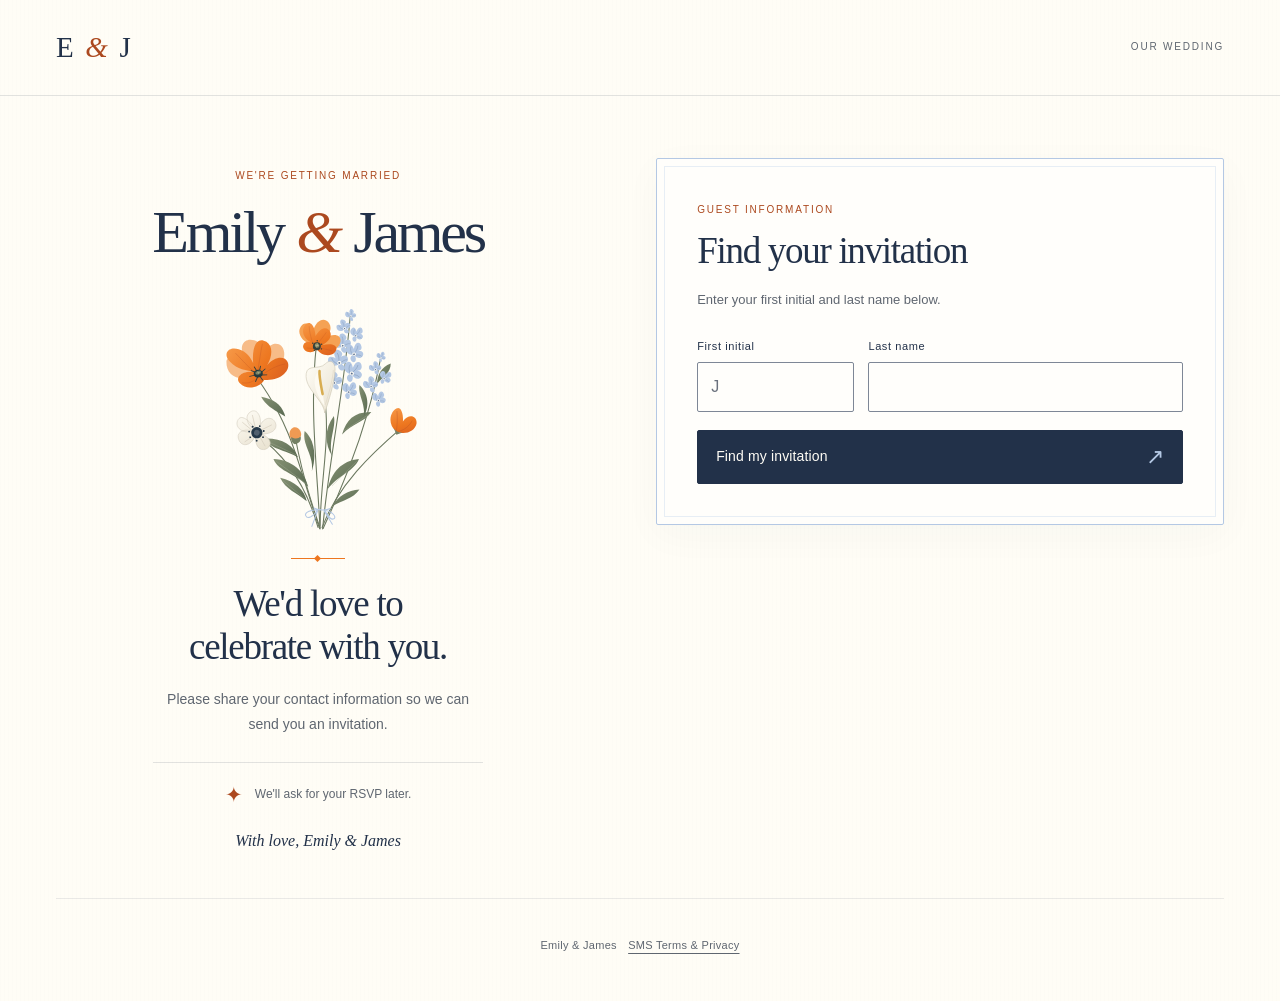
==== commit 3e074f83: "Use natural wording throughout guest contact pages" ====
--- a/index.html
+++ b/index.html
@@ -5,31 +5,31 @@
   <meta name="viewport" content="width=device-width, initial-scale=1">
   <meta name="robots" content="noindex, nofollow">
   <meta name="referrer" content="no-referrer">
-  <meta name="description" content="A little mail, a lot of love. Share your contact details with Emily and James for their wedding invitations.">
+  <meta name="description" content="Share your contact information with Emily and James so they can send you a wedding invitation.">
   <meta name="theme-color" content="#fffdf6">
   <title>Share your details · Emily &amp; James</title>
   <link rel="stylesheet" href="styles.css?v=floral-20261012-1">
-  <script src="guest-info.js?v=floral-20261012-1" defer></script>
+  <script src="guest-info.js?v=floral-20261012-2" defer></script>
 </head>
 <body>
   <a class="skip-link" href="#guest-information">Skip to the form</a>
-  <header class="site-header"><a href="./" aria-label="Emily and James home">E <span>&amp;</span> J</a><span class="eyebrow">A note for our favorite people</span></header>
+  <header class="site-header"><a href="./" aria-label="Emily and James home">E <span>&amp;</span> J</a><span class="eyebrow">Our wedding</span></header>
   <main>
     <section class="intro" aria-labelledby="page-title">
       <p class="eyebrow">We're getting married</p>
       <h1 id="page-title">Emily <span class="ampersand">&amp;</span> James</h1>
       <img class="botanical-art" src="assets/wedding-botanicals.svg?v=floral-20261012-1" width="500" height="520" alt="" aria-hidden="true">
       <div class="divider" aria-hidden="true"></div>
-      <h2>A little mail.<br>A lot of love.</h2>
-      <p class="intro-copy">We'd love to celebrate with you. Share your details so we can send a little wedding joy your way.</p>
-      <div class="little-note"><span aria-hidden="true">✦</span><p>Contact details now.<br> Invitations &amp; RSVPs to follow.</p></div>
+      <h2>We'd love to<br>celebrate with you.</h2>
+      <p class="intro-copy">Please share your contact information so we can send you an invitation.</p>
+      <div class="little-note"><span aria-hidden="true">✦</span><p>We'll ask for your RSVP later.</p></div>
       <p class="signoff">With love, Emily &amp; James</p>
     </section>
     <section class="form-card" id="guest-information" aria-label="Guest information" tabindex="-1">
       <div id="lookup-content">
-        <p class="eyebrow">A little note, just for you</p>
+        <p class="eyebrow">Guest information</p>
         <h2>Find your invitation</h2>
-        <p class="form-intro" id="lookup-help">Enter your first initial and last name. Use the personal link from your text to share your details securely.</p>
+        <p class="form-intro" id="lookup-help">Enter your first initial and last name below.</p>
         <form id="contact-lookup" aria-describedby="lookup-help">
           <div class="fields name-fields">
             <label>First initial<input name="first_initial" autocomplete="off" maxlength="2" placeholder="J" required></label>
@@ -40,20 +40,20 @@
           <noscript><p>Please enable JavaScript to find your invitation, or contact Emily or James.</p></noscript>
         </form>
         <section id="invitation-choices" class="invitation-choices" aria-labelledby="choices-title" aria-describedby="choices-help" hidden>
-          <h3 id="choices-title" tabindex="-1">Please select which one is you!</h3>
+          <h3 id="choices-title" tabindex="-1">Select your name</h3>
           <p id="choices-help" class="field-help">Choose your name below.</p>
           <ul id="choices-list" class="choices-list"></ul>
         </section>
       </div>
       <div id="form-content" hidden>
-        <p class="eyebrow">Let's keep in touch</p>
-        <h2 id="form-title" tabindex="-1">Your invitation</h2>
+        <p class="eyebrow">Contact information</p>
+        <h2 id="form-title" tabindex="-1">Your details</h2>
         <p id="party-summary" class="form-intro"></p>
         <button class="text-button change-invitation" type="button">Check a different name</button>
-        <p class="form-intro">Please share one mailing address for your invitation. Fields marked <span aria-hidden="true">*</span> are required.</p>
+        <p class="form-intro">Please share your mailing address below. Fields marked <span aria-hidden="true">*</span> are required.</p>
         <form id="guest-info" aria-describedby="privacy-note" novalidate>
           <fieldset>
-            <legend><span>01</span> A name for our list</legend>
+            <legend><span>01</span> Your name</legend>
             <div class="fields">
               <label>Title <small>(optional)</small><select name="title" autocomplete="honorific-prefix"><option value="">No title</option><option>Mr.</option><option>Mrs.</option><option>Ms.</option><option>Miss</option><option>Mx.</option><option>Dr.</option><option>Prof.</option><option>Rev.</option></select></label>
               <label>First Name <span aria-hidden="true">*</span><input name="first_name" autocomplete="given-name" maxlength="100" required readonly aria-describedby="name-help"></label>
@@ -62,10 +62,10 @@
               <label>Last Name <span aria-hidden="true">*</span><input name="last_name" autocomplete="family-name" maxlength="100" required readonly aria-describedby="name-help"></label>
               <label>Suffix <small>(optional)</small><input name="suffix" autocomplete="honorific-suffix" maxlength="40" placeholder="Jr., Sr., III"></label>
             </div>
-            <p class="field-help" id="name-help">Your first and last name come from your invitation. Contact Emily or James if it needs a correction.</p>
+            <p class="field-help" id="name-help">We've filled in your name from our guest list. Contact Emily or James if it needs correcting.</p>
             <div id="plus-one-section" hidden>
               <h3>Your plus-one</h3>
-              <label class="checkbox-label"><input type="checkbox" name="guest_name_unknown"> <span>Guest Name Unknown</span></label>
+              <label class="checkbox-label"><input type="checkbox" name="guest_name_unknown"> <span>I don't know who I'm bringing yet</span></label>
               <p class="field-help">If you don't know who you'll bring yet, you can tell us later.</p>
               <div id="plus-one-fields">
                 <div class="fields">
@@ -80,7 +80,7 @@
             </div>
           </fieldset>
           <fieldset>
-            <legend><span>02</span> Somewhere to send a little joy</legend>
+            <legend><span>02</span> Mailing address</legend>
             <label>Address line one <span aria-hidden="true">*</span><input name="address_line1" autocomplete="address-line1" maxlength="200" required></label>
             <label>Address line two <small>(optional)</small><input name="address_line2" autocomplete="address-line2" maxlength="200"></label>
             <div class="fields">
@@ -95,7 +95,7 @@
             <div class="sms-policies">
               <p class="field-help" id="sms-terms"><strong>SMS Terms:</strong> Wedding texts may include RSVP reminders and guest updates. Msg frequency varies. Msg/data rates may apply. Reply STOP to opt out or HELP for help. Carriers are not liable for delayed or undelivered messages.</p>
               <p class="field-help" id="sms-privacy"><strong>SMS Privacy:</strong> Phone numbers and SMS consent are used only for wedding RSVP and guest updates. No mobile information, including phone numbers or SMS consent, is shared with third parties for marketing or promotional purposes.</p>
-              <p class="field-help">Full <a href="sms-terms.html#terms">SMS Terms</a> and <a href="sms-terms.html#privacy">SMS Privacy Policy</a> are always available on their own page, without looking up an invitation.</p>
+              <p class="field-help">Read our <a href="sms-terms.html#terms">SMS Terms</a> and <a href="sms-terms.html#privacy">SMS Privacy Policy</a>.</p>
             </div>
           </fieldset>
           <div class="honeypot" aria-hidden="true"><label>Leave this empty<input name="website" tabindex="-1" autocomplete="off"></label></div>
@@ -107,16 +107,16 @@
       </div>
       <div id="confirmation" class="confirmation" tabindex="-1" hidden>
         <div class="confirmation-mark" aria-hidden="true"><img src="assets/wedding-botanicals.svg?v=floral-20261012-1" width="500" height="520" alt=""></div>
-        <p class="eyebrow">A little closer to celebrating</p>
-        <h2>You're on our list.</h2>
-        <p>Thank you! Your invitation details and mailing address have been saved for Emily &amp; James.</p>
-        <p>We'll use them for invitations and wedding updates. We'll ask for your RSVP later.</p>
+        <p class="eyebrow">Details saved</p>
+        <h2>Thank you!</h2>
+        <p>We've saved your contact information.</p>
+        <p>We'll send your invitation to the address you provided and ask for your RSVP later.</p>
         <p class="receipt" id="receipt"></p>
         <button class="text-button change-invitation" type="button">Check a different name</button>
-        <p class="field-help">Need to correct something? Contact Emily or James with your reference so we can update your details.</p>
+        <p class="field-help">Need to make a change? Contact Emily or James and share your reference code.</p>
       </div>
     </section>
   </main>
-  <footer>Made with love, for the people we love. <a href="sms-terms.html">SMS Terms &amp; Privacy</a></footer>
+  <footer>Emily &amp; James <a href="sms-terms.html">SMS Terms &amp; Privacy</a></footer>
 </body>
 </html>
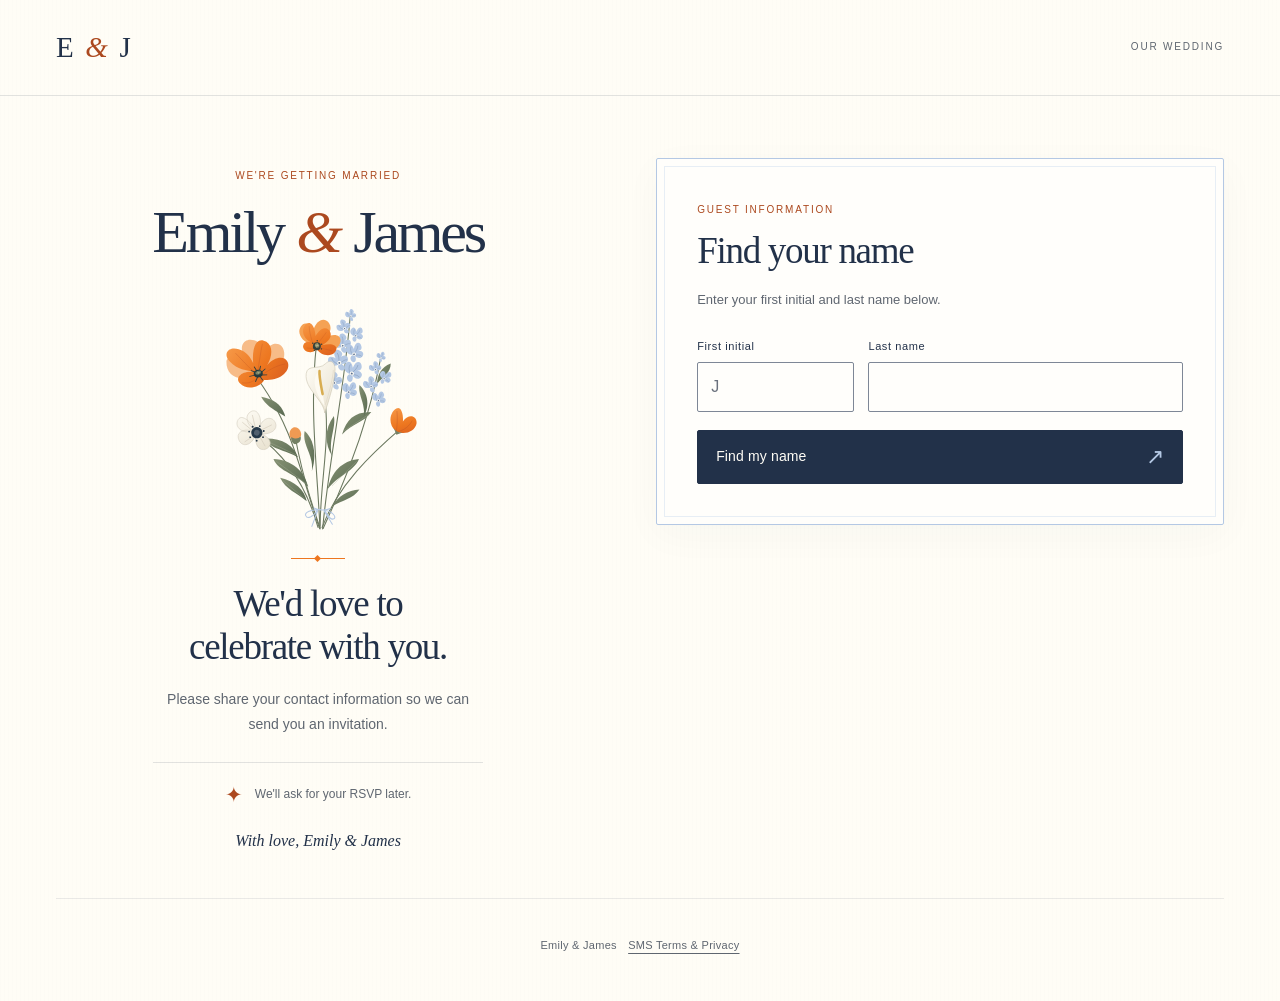
==== commit e8d73a82: "Describe guest lookup as finding a name" ====
--- a/index.html
+++ b/index.html
@@ -9,7 +9,7 @@
   <meta name="theme-color" content="#fffdf6">
   <title>Share your details · Emily &amp; James</title>
   <link rel="stylesheet" href="styles.css?v=floral-20261012-1">
-  <script src="guest-info.js?v=floral-20261012-2" defer></script>
+  <script src="guest-info.js?v=contact-20261012-3" defer></script>
 </head>
 <body>
   <a class="skip-link" href="#guest-information">Skip to the form</a>
@@ -28,16 +28,16 @@
     <section class="form-card" id="guest-information" aria-label="Guest information" tabindex="-1">
       <div id="lookup-content">
         <p class="eyebrow">Guest information</p>
-        <h2>Find your invitation</h2>
+        <h2>Find your name</h2>
         <p class="form-intro" id="lookup-help">Enter your first initial and last name below.</p>
         <form id="contact-lookup" aria-describedby="lookup-help">
           <div class="fields name-fields">
             <label>First initial<input name="first_initial" autocomplete="off" maxlength="2" placeholder="J" required></label>
             <label>Last name<input name="last_name" autocomplete="family-name" maxlength="100" required></label>
           </div>
-          <button class="primary-button" type="submit">Find my invitation <span aria-hidden="true">&#8599;</span></button>
+          <button class="primary-button" type="submit">Find my name <span aria-hidden="true">&#8599;</span></button>
           <p id="lookup-status" class="form-status" role="status" aria-live="polite" tabindex="-1"></p>
-          <noscript><p>Please enable JavaScript to find your invitation, or contact Emily or James.</p></noscript>
+          <noscript><p>Please enable JavaScript to find your name, or contact Emily or James.</p></noscript>
         </form>
         <section id="invitation-choices" class="invitation-choices" aria-labelledby="choices-title" aria-describedby="choices-help" hidden>
           <h3 id="choices-title" tabindex="-1">Select your name</h3>
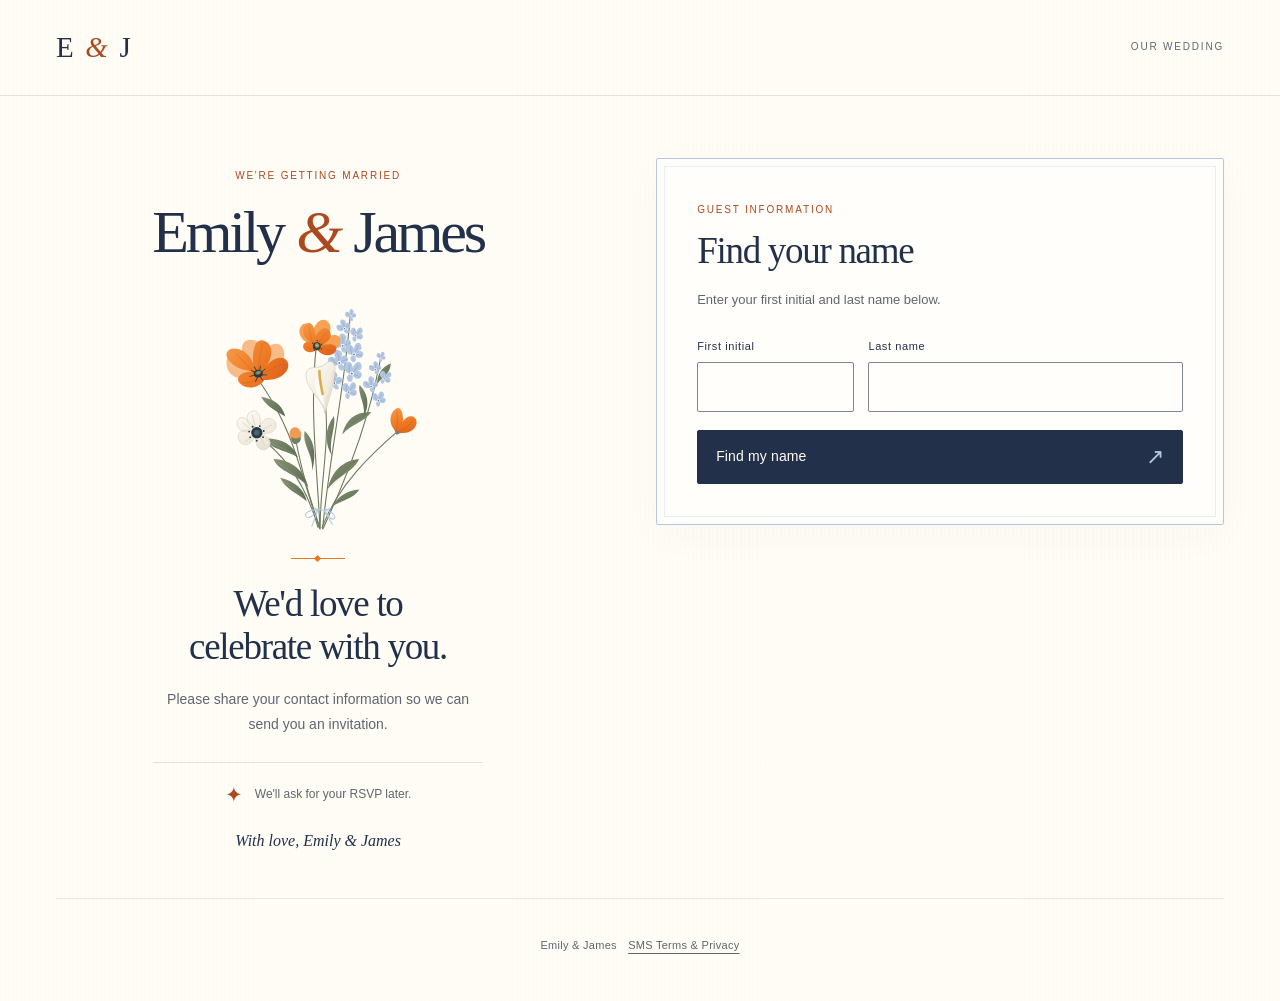
==== commit 6f9eed69: "Remove first initial placeholder" ====
--- a/index.html
+++ b/index.html
@@ -32,7 +32,7 @@
         <p class="form-intro" id="lookup-help">Enter your first initial and last name below.</p>
         <form id="contact-lookup" aria-describedby="lookup-help">
           <div class="fields name-fields">
-            <label>First initial<input name="first_initial" autocomplete="off" maxlength="2" placeholder="J" required></label>
+            <label>First initial<input name="first_initial" autocomplete="off" maxlength="2" required></label>
             <label>Last name<input name="last_name" autocomplete="family-name" maxlength="100" required></label>
           </div>
           <button class="primary-button" type="submit">Find my name <span aria-hidden="true">&#8599;</span></button>
